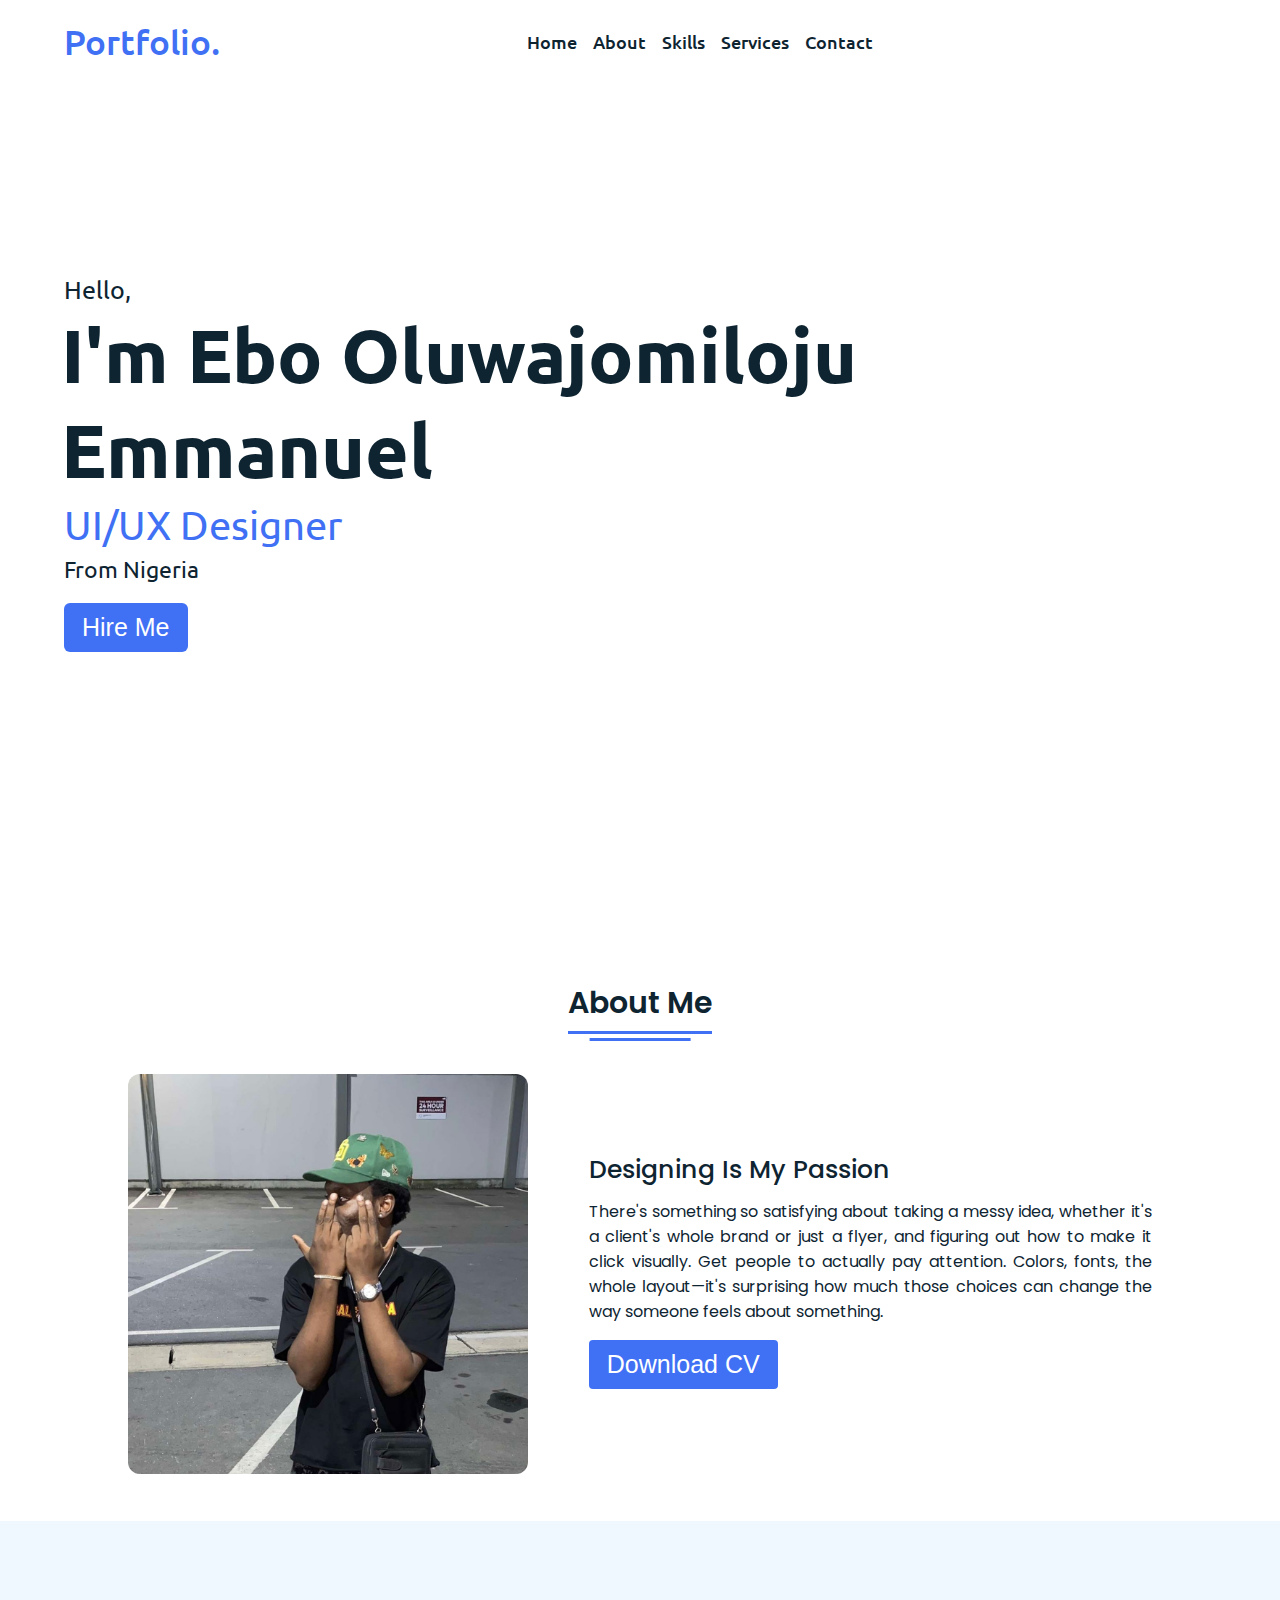
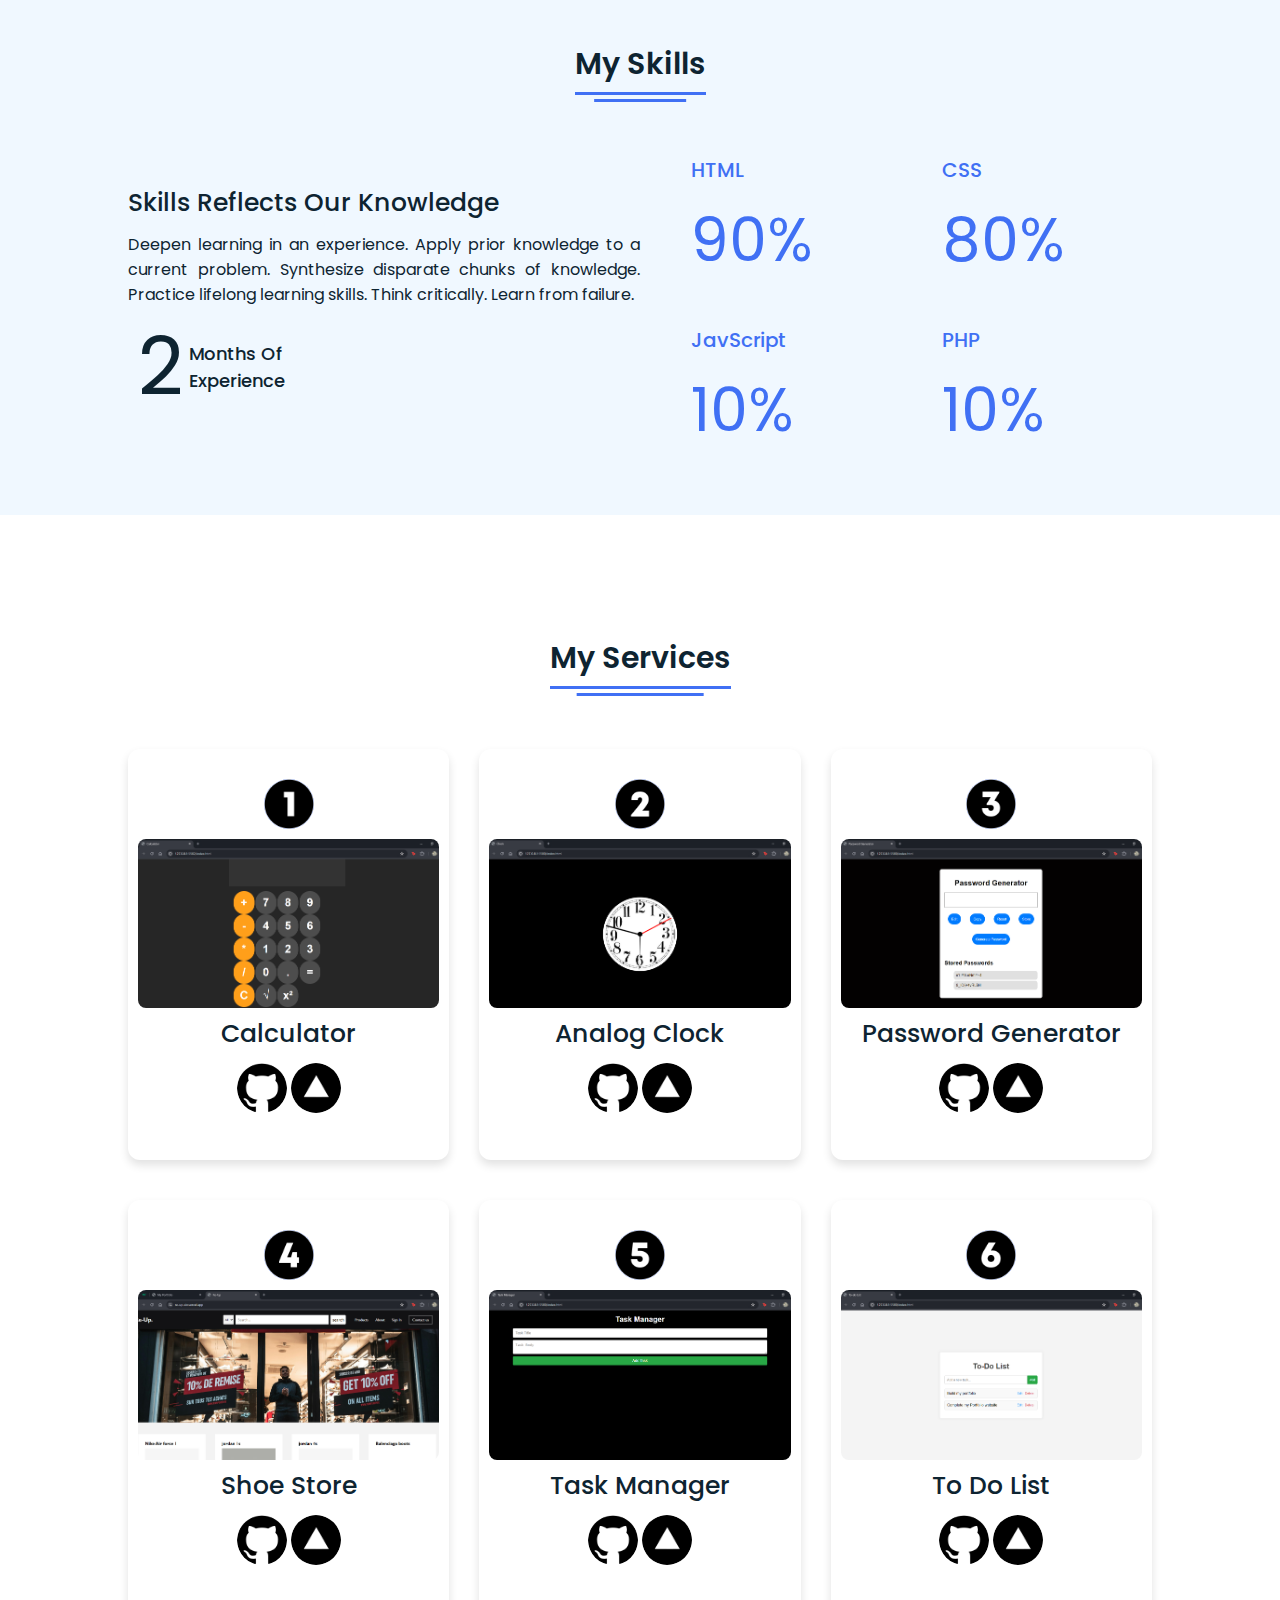
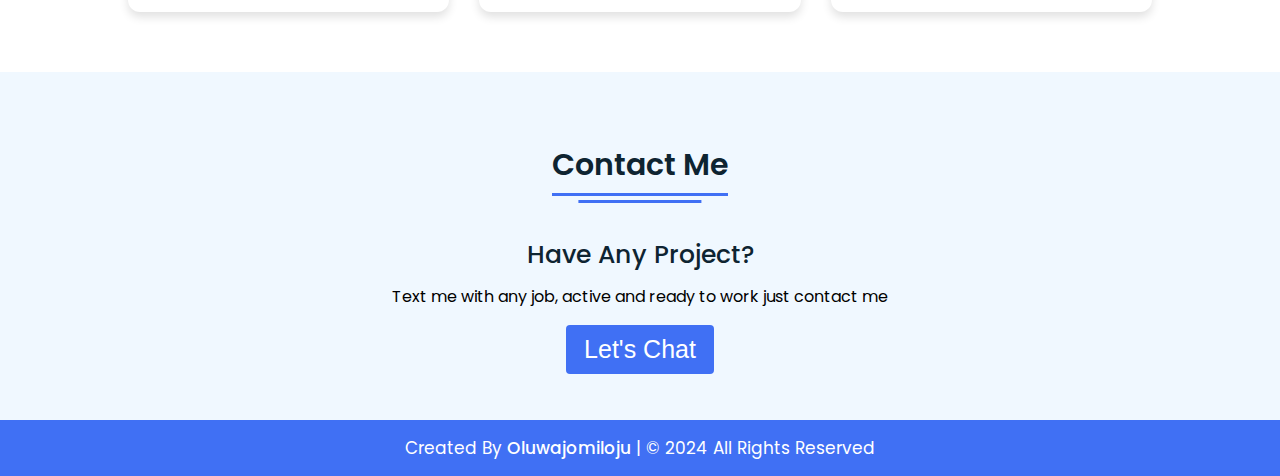
==== index.html @ 734392bb "my-portfolio" ====
<!DOCTYPE html>
<html lang="en">
<head>
    <meta charset="UTF-8">
    <meta name="viewport" content="width=device-width, initial-scale=1.0">
    <link rel="stylesheet" href="./home.css">
    <title>My Portfolio</title>
</head>
<body>
    <!-- Move to up button -->
    <div class="scroll-button">
        <a href="#home"><i class="fas fa-arrow-up"></i></a>
    </div>

    <!-- navgaition menu -->
    <nav>
        <div class="navbar">
          <div class="logo"><a href="">Portfolio.</a></div>
          <ul class="menu">
            <li><a href="#home">Home</a></li>
            <li><a href="#about">About</a></li>
            <li><a href="#skills">Skills</a></li>
            <li><a href="#services">Services</a></li>
            <li><a href="#contact">Contact</a></li>
            <div class="cancel-btn">
                   <i class="fas fa-times"></i>
            </div>

          </ul>
          <div class="media-icons">
            <a href="#"><i class="fab fa-facebook-f"></i></a>
            <a href="#"><i class="fab fa-twitter"></i></a>
            <a href="#"><i class="fab fa-instagram"></i></a>
          </div>
        </div>

        <div class="menu-btn">
          <i class="fas fa-bars"></i>
        </div>

    </nav>
      <!-- Home Section Start -->
      <section class="home" id="home">
        <div class="home-content">
          <div class="text">
            <div class="text-one">Hello,</div>
            <div class="text-two">I'm Ebo Oluwajomiloju Emmanuel</div>
            <div class="text-three">UI/UX Designer</div>
            <div class="text-four">From Nigeria</div>
          </div>
          <div class="button">
            <button>Hire Me</button>
          </div>
        </div>
      </section>

      <!-- About Section Start -->
      <section class="about" id="about">
        <div class="content">
          <div class="title"><span>About Me</span></div>
          <div class="about-details">
            <div class="left">
              <img src="./assets/photo.jpg" alt="card items"/>
            </div>
            <div class="right">
              <div class="topic">Designing Is My Passion</div>
              <p>
                There's something so satisfying about taking a messy idea, whether it's a client's whole brand or just a flyer, and figuring out how to make it click visually. Get people to actually pay attention. Colors, fonts, the whole layout—it's surprising how much those choices can change the way someone feels about something.
              </p>
              <div class="button">
                <button>Download CV</button>
              </div>
            </div>
          </div>
        </div>
      </section>

      <!-- My Skill Section Start -->
      <!-- Section Tag and Other Div will same where we need to put same CSS -->

      <section class="skills" id="skills">
        <div class="content">
          <div class="title"><span>My Skills</span></div>
          <div class="skills-details">
            <div class="text">
              <div class="topic">Skills Reflects Our Knowledge</div>
              <p>Deepen learning in an experience. Apply prior knowledge to a current problem. Synthesize disparate chunks of knowledge.
                Practice lifelong learning skills. Think critically. Learn from failure.</p>
              <div class="experience">
                <div class="num">2</div>
                <div class="exp">
                  Months Of <br />
                  Experience
                </div>
              </div>
            </div>
            <div class="boxes">
              <div class="box">
                <div class="topic">HTML</div>
                <div class="per">90%</div>
              </div>

              <div class="box">
                <div class="topic">CSS</div>
                <div class="per">80%</div>
              </div>

              <div class="box">
                <div class="topic">JavScript</div>
                <div class="per">10%</div>
              </div>

              <div class="box">
                <div class="topic">PHP</div>
                <div class="per">10%</div>
              </div>
            </div>
          </div>
        </div>
      </section>

      <!-- My Services Section Start -->
      <section class="services" id="services">
        <div class="content">
          <div class="title"><span>My Services</span></div>
          <div class="boxes">

            <div class="box">
              <div class="icon">
                <img src="./assets/number1.jpg" alt="card-item">
                <i class="fas fa-desktop"></i>
              </div>
              <div class="card-items">
                <img src="./assets/calculator.png" alt="card-item">
              </div>
              <div class="topic">Calculator</div>
              <a href="https://github.com/Timmythevibe/calculator" target="_blank" class="github-icon">
                <img src="./assets/github.png" alt="">
                <i class="fab fa-github"></i>
              </a>
              <a href="https://calculator-xi-snowy.vercel.app/" target="_blank" class="vercel-icon">
                <img src="./assets/vercel.png" alt="">
                <i class="fab fa-github"></i>
              </a>
              <p></p>

            </div>

            <div class="box">
              <div class="icon">
                <img src="./assets/number2.jpg" alt="card-item">
                <i class="fas fa-paint-brush"></i>
              </div>
              <div class="card-items">
                <img src="./assets/clock.png" alt="card-item">
              </div>
              <div class="topic">Analog Clock</div>
              <a href="https://github.com/Timmythevibe/Clock" target="_blank" class="github-icon">
                <img src="./assets/github.png" alt="">
                <i class="fab fa-github"></i>
              </a>
              <a href="https://clock-woad-gamma.vercel.app/" target="_blank" class="vercel-icon">
                <img src="./assets/vercel.png" alt="">
                <i class="fab fa-github"></i>
              </a>
              <p></p>
            </div>

            <div class="box">
              <div class="icon">
                <img src="./assets/number3.jpg" alt="card-item">
                <i class="fas fa-chart-line"></i>
              </div>
              <div class="card-items">
                <img src="./assets/passwordgen.png" alt="card-item">
              </div>
              <div class="topic">Password Generator</div>
              <a href="https://github.com/Timmythevibe/password-gen" target="_blank" class="github-icon">
                <img src="./assets/github.png" alt="">
                <i class="fab fa-github"></i>
              </a>
              <a href="https://password-gen-beryl.vercel.app/" target="_blank" class="vercel-icon">
                <img src="./assets/vercel.png" alt="">
                <i class="fab fa-github"></i>
              </a>
              <p></p>
            </div>

            <div class="box">
              <div class="icon">
                <img src="./assets/number4.jpg" alt="card-item">
                <i class="fab fa-android"></i>
              </div>
              <div class="card-items">
                <img src="./assets/shoestore.png" alt="card-item">
              </div>
              <div class="topic">Shoe Store</div>
              <a href="https://github.com/Timmythevibe/Re-Up" target="_blank" class="github-icon">
                <img src="./assets/github.png" alt="">
                <i class="fab fa-github"></i>
              </a>
              <a href="https://re-up-six.vercel.app/" target="_blank" class="vercel-icon">
                <img src="./assets/vercel.png" alt="">
                <i class="fab fa-github"></i>
              </a>
              <p></p>
            </div>

            <div class="box">
              <div class="icon">
                <img src="./assets/number5.jpg" alt="card-item">
                <i class="fas fa-camera-retro"></i>
              </div>
              <div class="card-items">
                <img src="./assets/taskmanager.png" alt="card-item">
              </div>
              <div class="topic">Task Manager</div>
              <a href="https://github.com/Timmythevibe/task-manager" target="_blank" class="github-icon">
                <img src="./assets/github.png" alt="">
                <i class="fab fa-github"></i>
              </a>
              <a href="https://task-manager-tan-beta.vercel.app/" target="_blank" class="vercel-icon">
                <img src="./assets/vercel.png" alt="">
                <i class="fab fa-github"></i>
              </a>
              <p></p>
            </div>

            <div class="box">
              <div class="icon">
                <img src="./assets/number6.jpg" alt="card-item">
                <i class="fas fa-tablet-alt"></i>
              </div>
              <div class="card-items">
                <img src="./assets/to-dolist.png" alt="card-item">
              </div>
              <div class="topic">To Do List</div>
              <a href="https://github.com/Timmythevibe/to-do-list" target="_blank" class="github-icon">
                <img src="./assets/github.png" alt="">
                <i class="fab fa-github"></i>
              </a>
              <a href="https://to-do-list-nine-mu-92.vercel.app/" target="_blank" class="vercel-icon">
                <img src="./assets/vercel.png" alt="">
                <i class="fab fa-github"></i>
              </a>
              <p></p>
            </div>

          </div>
        </div>
      </section>

      <!-- Contact Me section Start -->
      <section class="contact" id="contact">
        <div class="content">
          <div class="title"><span>Contact Me</span></div>
          <div class="text">
            <div class="topic">Have Any Project?</div>
            <p>Text me with any job, active and ready to work just contact me</p>
            <div class="button">
              <button>Let's Chat</button>
            </div>
          </div>
        </div>
      </section>

      <!-- Footer Section Start -->
      <footer>
        <div class="text">
          <span>Created By <a href="#">Oluwajomiloju</a> | &#169; 2024 All Rights Reserved</span>
        </div>
      </footer>

      <script src="./index.js"></script>
</body>
</html>
---- home.css ----
/* Google Font CDN Link */
@import url('https://fonts.googleapis.com/css2?family=Poppins:wght@400;500;600;700&family=Ubuntu:wght@400;500;700&display=swap');
*{
  margin: 0;
  padding: 0;
  box-sizing: border-box;
  text-decoration: none;
  scroll-behavior: smooth;
}
/* Custom Scroll Bar CSS */
/* ::-webkit-scrollbar {
    width: 10px;
}
::-webkit-scrollbar-track {
    background: #f1f1f1;
}
::-webkit-scrollbar-thumb {
    background: #6e93f7;
    border-radius: 12px;
    transition: all 0.3s ease;
}
::-webkit-scrollbar-thumb:hover {
    background: #4070f4;
} */
/* navbar styling */

nav{
  position: fixed;
  background-color: #fff;
  width: 100%;
  padding: 20px 0;
  z-index: 998;
  transition: all 0.3s ease;
  font-family: 'Ubuntu', sans-serif;
}
nav.sticky{
  background: #4070f4;
  padding: 13px 0;
}
nav .navbar{
  width: 90%;
  display: flex;
  justify-content: space-between;
  align-items: center;
  margin: auto;
}
nav .navbar .logo a{
  font-weight: 500;
  font-size: 35px;
  color: #4070f4;
}
nav.sticky .navbar .logo a{
  color: #fff;
}
nav .navbar .menu{
  display: flex;
  position: relative;
}
nav .navbar .menu li{
  list-style: none;
  margin: 0 8px;
}
.navbar .menu a{
  font-size: 18px;
  font-weight: 500;
  color: #0E2431;
  padding: 6px 0;
  transition: all 0.4s ease;
}
.navbar .menu a:hover{
  color: #4070f4;
}
nav.sticky .menu a{
  color: #FFF;
}
nav.sticky .menu a:hover{
  color: #0E2431;
}
.navbar .media-icons a{
  color: #4070f4;
  font-size: 18px;
  margin: 0 6px;
}
nav.sticky .media-icons a{
  color: #FFF;
}

/* Side Navigation Menu Button CSS */
nav .menu-btn,
.navbar .menu .cancel-btn{
  position: absolute;
  color: #fff;
  right: 30px;
  top: 20px;
  font-size: 20px;
  cursor: pointer;
  transition: all 0.3s ease;
  display: none;
}
nav .menu-btn{
  color: #4070f4;
}
nav.sticky .menu-btn{
  color: #FFF;
}
.navbar .menu .menu-btn{
  color: #fff;
}
/* home section styling */
.home{
  height: 100vh;
  width: 100%;
  background: url("") no-repeat;
  background-size: cover;
  background-position: center;
  background-attachment: fixed;
  font-family: 'Ubuntu', sans-serif;
}
.home .home-content{
  width: 90%;
  height: 100%;
  margin: auto;
  display: flex;
  flex-direction: column;
  justify-content: center;
}
.home .text-one{
  font-size: 25px;
  color: #0E2431;
}
.home .text-two{
  color: #0E2431;
  font-size: 75px;
  font-weight: 600;
  margin-left: -3px;
}
.home .text-three{
  font-size: 40px;
  margin: 5px 0;
  color: #4070f4;
}
.home .text-four{
  font-size: 23px;
  margin: 5px 0;
  color: #0E2431;
}
.home .button{
  margin: 14px 0;
}
.home .button button{
  outline: none;
  padding: 8px 16px;
  border-radius: 6px;
  font-size: 25px;
  font-weight: 400;
  background: #4070f4;
  color: #fff;
  cursor: pointer;
  border: 2px solid transparent;
  transition: all 0.4s ease;
}
.home .button button:hover{
  border-color: #4070f4;
  background-color: #fff;
  color: #4070f4;
}

/* About Section Styling */
/* Those Elements Where We Have Apply Same CSS,
 I'm Selecting Directly 'Section Tag' and 'Class'  */
section{
  padding-top: 40px;
}
section .content{
  width: 80%;
  margin: 40px auto;
  font-family: 'Poppins', sans-serif;
}
.about .about-details{
  display: flex;
  justify-content: space-between;
  align-items: center;
}
section .title{
  display: flex;
  justify-content: center;
  margin-bottom: 40px;
}
section .title span{
  color: #0E2431;
  font-size: 30px;
  font-weight: 600;
  position: relative;
  padding-bottom: 8px;
}
section .title span::before,
section .title span::after{
  content: '';
  position: absolute;
  height: 3px;
  width: 100%;
  background: #4070f4;
  left: 0;
  bottom: 0;
}
section .title span::after{
  bottom: -7px;
  width: 70%;
  left: 50%;
  transform: translateX(-50%);
}
.about .about-details .left{
  width: 45%;
}
.about .left img{
  height: 400px;
  width: 400px;
  object-fit: cover;
  border-radius: 12px;
}
.about-details .right{
  width: 55%;
}
section  .topic{
  color: #0E2431;
  font-size: 25px;
  font-weight: 500;
  margin-bottom: 10px;
}
.about-details .right p{
  text-align: justify;
  color: #0E2431;
}
section .button{
  margin: 16px 0;
}
section .button button{
  outline: none;
  padding: 8px 16px;
  border-radius: 4px;
  font-size: 25px;
  font-weight: 400;
  background: #4070f4;
  color: #fff;
  border: 2px solid transparent;
  cursor: pointer;
  transition: all 0.4s ease;
}
section .button button:hover{
  border-color: #4070f4;
  background-color: #fff;
  color: #4070f4;
}
 /* My Skills CSS */
 .skills{
   background: #F0F8FF;
 }
 .skills .content{
   padding: 40px 0;
 }
 .skills .skills-details{
   display: flex;
   justify-content: space-between;
   align-items: center;
 }
 .skills-details .text{
   width: 50%;
 }
 .skills-details p{
   color: #0E2431;
   text-align: justify;
 }
.skills .skills-details .experience{
  display: flex;
  align-items: center;
  margin: 0 10px;
}
.skills-details .experience .num{
  color: #0E2431;
  font-size: 80px;
}
.skills-details .experience .exp{
  color: #0E2431;
  margin-left: 20px;
  font-size: 18px;
  font-weight: 500;
  margin: 0 6px;
}
.skills-details .boxes{
  width: 45%;
  display: flex;
  flex-wrap: wrap;
  justify-content: space-between;
}
.skills-details .box{
  width: calc(100% / 2 - 20px);
  margin: 20px 0;
}
.skills-details .boxes .topic{
  font-size: 20px;
  color: #4070f4;
}
.skills-details .boxes .per{
  font-size: 60px;
  color: #4070f4;
}
/* My Services CSS */
.services .boxes{
  display: flex;
  flex-wrap: wrap;
  justify-content: space-between;
}
.services .boxes .box{
  margin: 20px 0;
  width: calc(100% / 3 - 20px);
  text-align: center;
  border-radius: 12px;
  padding: 30px 10px;
  box-shadow: 0 5px 10px rgba(0, 0, 0, 0.12);
  cursor: default;
  transition: all 0.4s ease;
}
.services .boxes .box:hover{
  background: #4070f4;
  color: #fff;
}
.services .boxes .box .icon{
  height: 50px;
  width: 50px;
  background: #4070f4;
  border-radius: 50%;
  text-align: center;
  line-height: 50px;
  font-size: 18px;
  color: #fff;
  margin: 0 auto 10px auto;
  transition: all 0.4s ease;
}

.services .boxes .box .icon img{
  height: 50px;
  width: 50px;
  border-radius: 50%;
  text-align: center;
  line-height: 50px;
  font-size: 18px;
  color: #fff;
  margin: 0 auto 10px auto;
  transition: all 0.4s ease;
}

.boxes .box:hover .icon{
  background-color: #fff;
  color: #4070f4;
}

.boxes .box .card-items img{
  width: 100%;
  aspect-ratio: 16/9;
  border-radius: 8px;
  object-fit: cover;
}

.github-icon img {
  position:relative;
  height: 50px;
  width: 50px;
  border-radius: 50%;
  text-align: center;
  line-height: 50px;
  font-size: 18px;
  color: #fff;
  margin: 0 auto 10px auto;
  transition: all 0.4s ease;
}

.vercel-icon img {
  position:relative;
  height: 50px;
  width: 50px;
  border-radius: 50%;
  text-align: center;
  line-height: 50px;
  font-size: 18px;
  color: #fff;
  margin: 0 auto 10px auto;
  transition: all 0.4s ease;
}

.services .boxes .box:hover .topic,
.services .boxes .box:hover p{
  color: #0E2431;
  transition: all 0.4s ease;
}
.services .boxes .box:hover .topic,
.services .boxes .box:hover p{
  color: #fff;
}
/* Contact Me CSS */
.contact{
  background: #F0F8FF;
}
.contact .content{
  margin: 0 auto;
  padding: 30px 0;
}
.contact .text{
  width: 80%;
  text-align: center;
  margin: auto;
}
/* Footer CSS */
footer{
  background: #4070f4;
  padding: 15px 0;
  text-align: center;
  font-family: 'Poppins', sans-serif;
}
footer .text span{
  font-size: 17px;
  font-weight: 400;
  color: #fff;
}
footer .text span a{
  font-weight: 500;
  color: #FFF;
}
footer .text span a:hover{
  text-decoration: underline;
}
/* Scroll TO Top Button CSS */
.scroll-button a{
  position: fixed;
  bottom: 20px;
  right: 20px;
  color: #fff;
  background: #4070f4;
  padding: 7px 12px;;
  font-size: 18px;
  border-radius: 6px;
  box-shadow: rgba(0, 0, 0, 0.15);
  display: none;
}
/* Responsive Media Query */
@media (max-width: 1190px) {
  section .content{
    width: 85%;
  }
}
@media (max-width: 1000px) {
  .about .about-details{
    justify-content: center;
    flex-direction: column;
  }
  .about .about-details .left{
    display: flex;
    justify-content: center;
    width: 100%;
  }
  .about-details .right{
    width: 90%;
    margin: 40px 0;
  }
  .services .boxes .box{
    margin: 20px 0;
    width: calc(100% / 2 - 20px);
  }
}
@media (max-width: 900px) {
  .about .left img{
    height: 350px;
    width: 350px;
  }
}
@media (max-width: 750px) {
  nav .navbar{
    width: 90%;
  }
  nav .navbar .menu{
    position: fixed;
    left: -100%;
    top: 0;
    background: #0E2431;
    height: 100vh;
    max-width: 400px;
    width: 100%;
    padding-top: 60px;
    flex-direction: column;
    align-items: center;
    transition: all 0.5s ease;
  }
  .navbar.active .menu{
    left: 0;
  }
  nav .navbar .menu a{
    font-size: 23px;
    display: block;
    color: #fff;
    margin: 10px 0;
  }
  nav.sticky .menu a:hover{
    color: #4070f4;
  }
  nav .navbar .media-icons{
    display: none;
  }
  nav .menu-btn,
  .navbar .menu .cancel-btn{
    display: block;
  }
  .home .text-two{
    font-size: 65px;
  }
  .home .text-three{
    font-size: 35px;
  }
  .skills .skills-details{
    align-items: center;
    justify-content: center;
    flex-direction: column;
  }
  .skills-details .text{
    width: 100%;
    margin-bottom: 50px;
  }
  .skills-details .boxes{
    justify-content: center;
    align-items: center;
    width: 100%;
  }
  .services .boxes .box{
    margin: 20px 0;
    width: 100%;
  }
  .contact .text{
    width: 100%;
}
}
@media (max-width: 500px){
  .home .text-two{
    font-size: 55px;
  }
  .home .text-three{
    font-size: 33px;
  }
  .skills-details .boxes .per{
    font-size: 50px;
    color: #4070f4;
  }
}
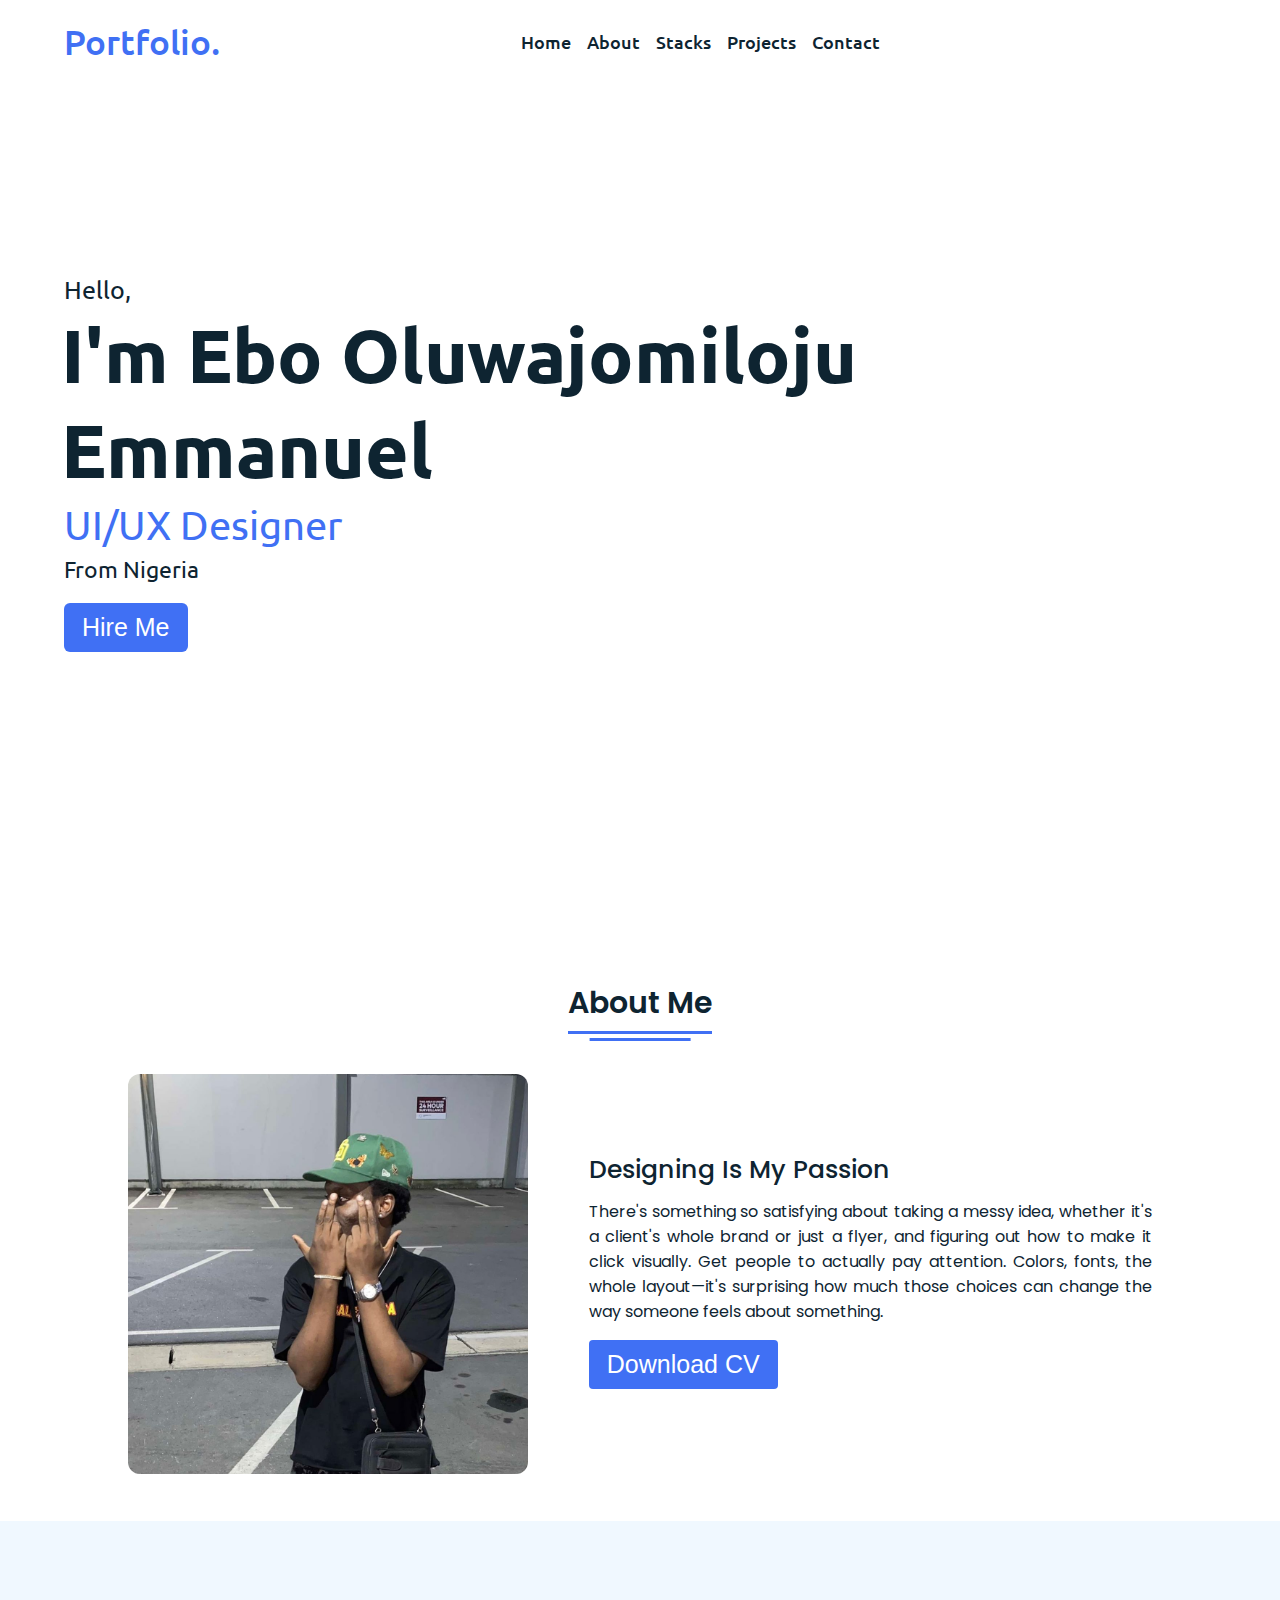
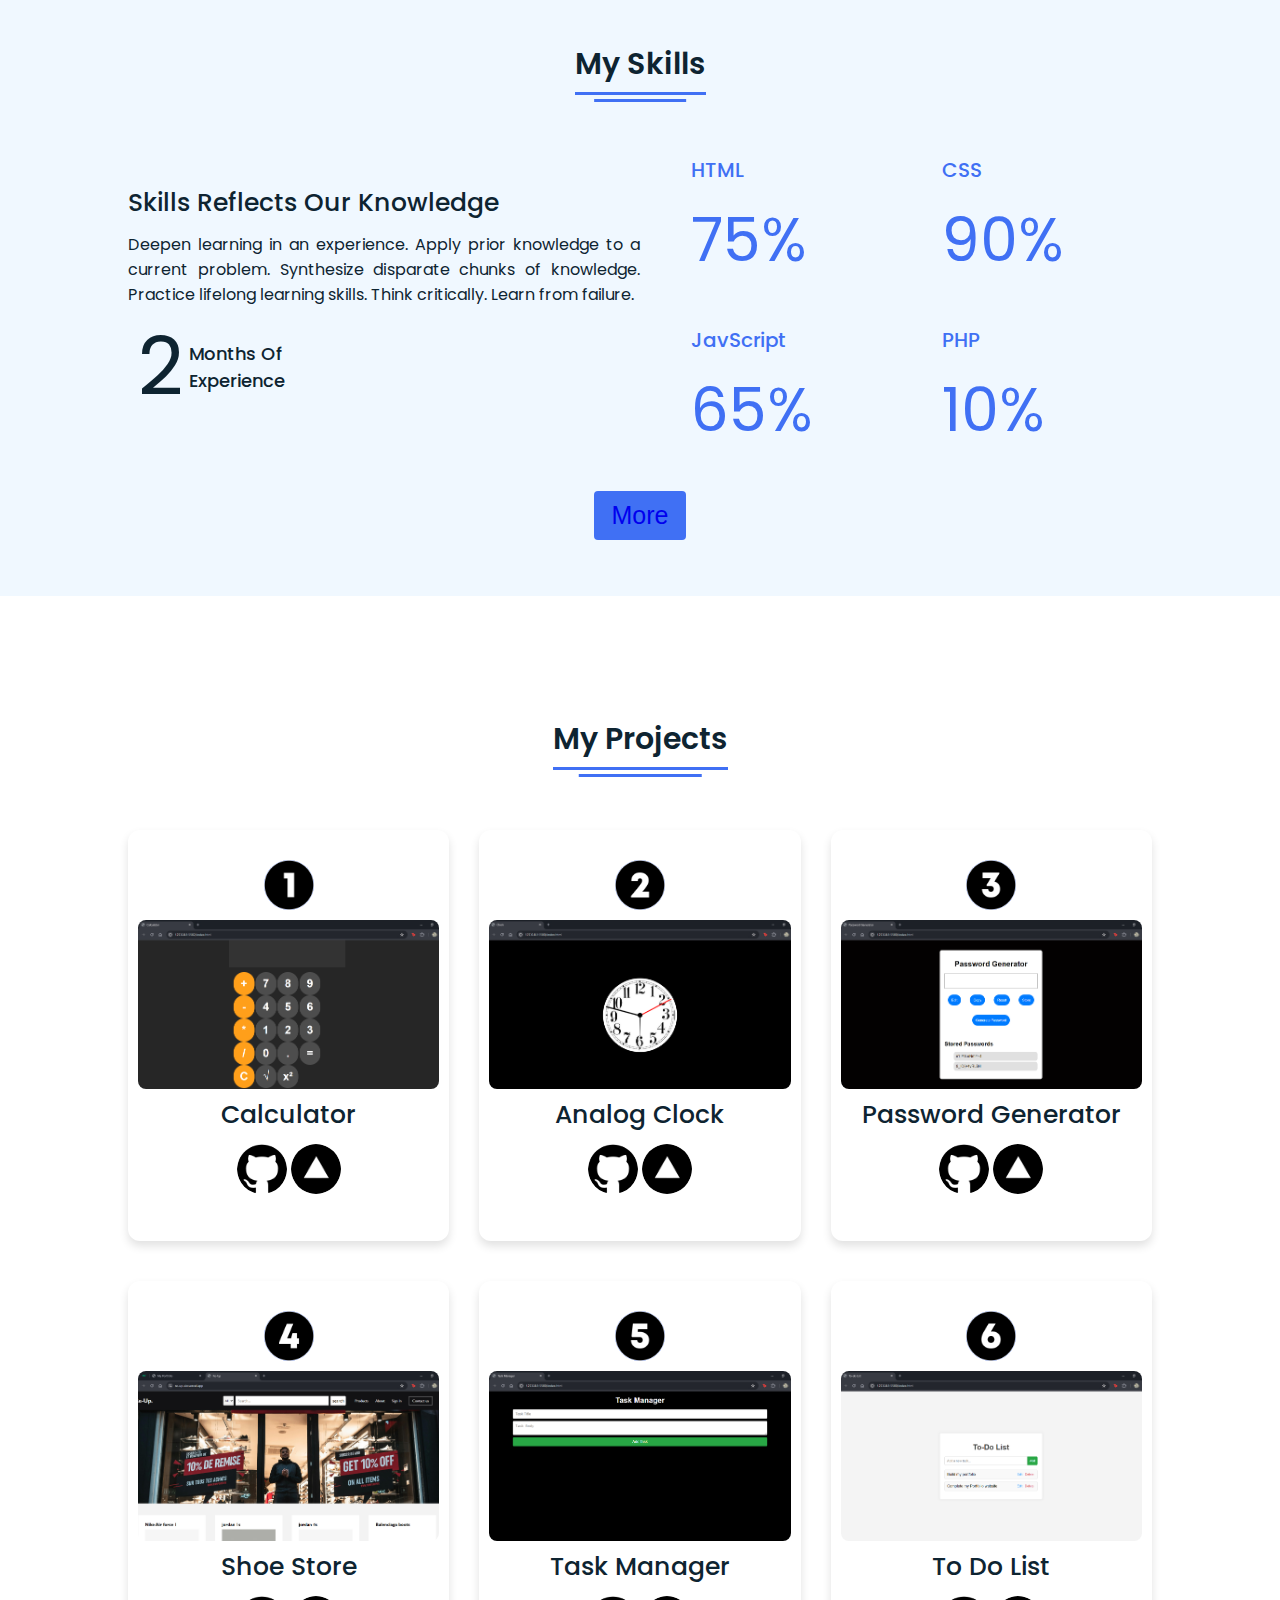
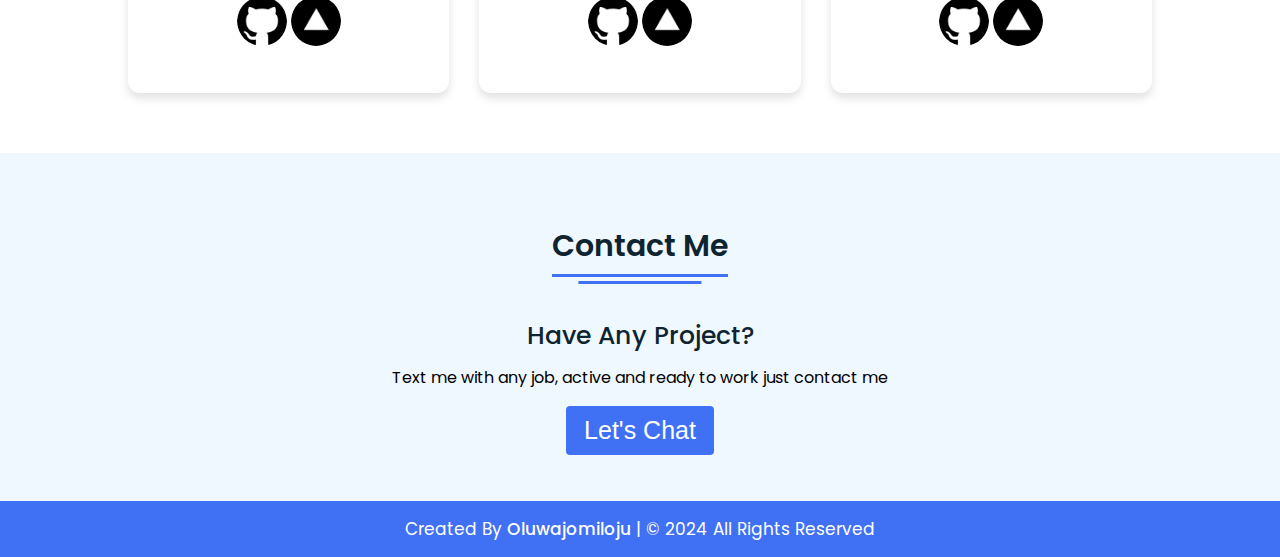
==== commit 5c0eb441: "my portfolio" ====
--- a/index.html
+++ b/index.html
@@ -9,7 +9,7 @@
 <body>
     <!-- Move to up button -->
     <div class="scroll-button">
-        <a href="#home"><i class="fas fa-arrow-up"></i></a>
+        <a href="#home" aria-label="Scroll to top"><i class="fas fa-arrow-up"></i></a>
     </div>
 
     <!-- navgaition menu -->
@@ -19,14 +19,11 @@
           <ul class="menu">
             <li><a href="#home">Home</a></li>
             <li><a href="#about">About</a></li>
-            <li><a href="#skills">Skills</a></li>
-            <li><a href="#services">Services</a></li>
+            <li><a href="#skills">Stacks</a></li>
+            <li><a href="#services">Projects</a></li>
             <li><a href="#contact">Contact</a></li>
-            <div class="cancel-btn">
-                   <i class="fas fa-times"></i>
-            </div>
-
           </ul>
+
           <div class="media-icons">
             <a href="#"><i class="fab fa-facebook-f"></i></a>
             <a href="#"><i class="fab fa-twitter"></i></a>
@@ -34,10 +31,12 @@
           </div>
         </div>
 
-        <div class="menu-btn">
-          <i class="fas fa-bars"></i>
-        </div>
-
+        <!-- <div class="hamburger" id="hamburger">
+          <div></div>
+          <div></div>
+          <div></div>
+      </div> -->
+      
     </nav>
       <!-- Home Section Start -->
       <section class="home" id="home">
@@ -97,17 +96,17 @@
             <div class="boxes">
               <div class="box">
                 <div class="topic">HTML</div>
+                <div class="per">75%</div>
+              </div>
+
+              <div class="box">
+                <div class="topic">CSS</div>
                 <div class="per">90%</div>
               </div>
 
               <div class="box">
-                <div class="topic">CSS</div>
-                <div class="per">80%</div>
-              </div>
-
-              <div class="box">
                 <div class="topic">JavScript</div>
-                <div class="per">10%</div>
+                <div class="per">65%</div>
               </div>
 
               <div class="box">
@@ -116,13 +115,20 @@
               </div>
             </div>
           </div>
+
+          <div class="vibe">
+            <div class="button">
+              <button><a href="./stack.html">More</a></button>
+            </div>
+          </div>
+
         </div>
       </section>
 
       <!-- My Services Section Start -->
       <section class="services" id="services">
         <div class="content">
-          <div class="title"><span>My Services</span></div>
+          <div class="title"><span>My Projects</span></div>
           <div class="boxes">
 
             <div class="box">
@@ -245,7 +251,6 @@
               </a>
               <p></p>
             </div>
-
           </div>
         </div>
       </section>
--- a/home.css
+++ b/home.css
@@ -44,6 +44,7 @@
   align-items: center;
   margin: auto;
 }
+
 nav .navbar .logo a{
   font-weight: 500;
   font-size: 35px;
@@ -76,6 +77,7 @@
 nav.sticky .menu a:hover{
   color: #0E2431;
 }
+
 .navbar .media-icons a{
   color: #4070f4;
   font-size: 18px;
@@ -86,31 +88,24 @@
 }
 
 /* Side Navigation Menu Button CSS */
-nav .menu-btn,
-.navbar .menu .cancel-btn{
-  position: absolute;
-  color: #fff;
-  right: 30px;
-  top: 20px;
-  font-size: 20px;
+.hamburger {
+  display: none;
+  flex-direction: column;
   cursor: pointer;
-  transition: all 0.3s ease;
-  display: none;
-}
-nav .menu-btn{
-  color: #4070f4;
-}
-nav.sticky .menu-btn{
-  color: #FFF;
-}
-.navbar .menu .menu-btn{
-  color: #fff;
-}
+}
+
+.hamburger div {
+  width: 35px;
+  height: 5px;
+  background-color: rgb(7, 2, 2);
+  margin: 2px 0;
+}
+
 /* home section styling */
 .home{
   height: 100vh;
   width: 100%;
-  background: url("") no-repeat;
+  background: url("#") no-repeat;
   background-size: cover;
   background-position: center;
   background-attachment: fixed;
@@ -321,7 +316,7 @@
   transition: all 0.4s ease;
 }
 .services .boxes .box:hover{
-  background: #4070f4;
+  background: gray;
   color: #fff;
 }
 .services .boxes .box .icon{
@@ -385,6 +380,12 @@
   color: #fff;
   margin: 0 auto 10px auto;
   transition: all 0.4s ease;
+}
+
+.vibe {
+  width: 80%;
+  text-align: center;
+  margin: auto;
 }
 
 .services .boxes .box:hover .topic,
@@ -501,6 +502,7 @@
   nav.sticky .menu a:hover{
     color: #4070f4;
   }
+
   nav .navbar .media-icons{
     display: none;
   }
@@ -508,6 +510,11 @@
   .navbar .menu .cancel-btn{
     display: block;
   }
+
+  /* .hamburger {
+    display: flex;
+} */
+
   .home .text-two{
     font-size: 65px;
   }
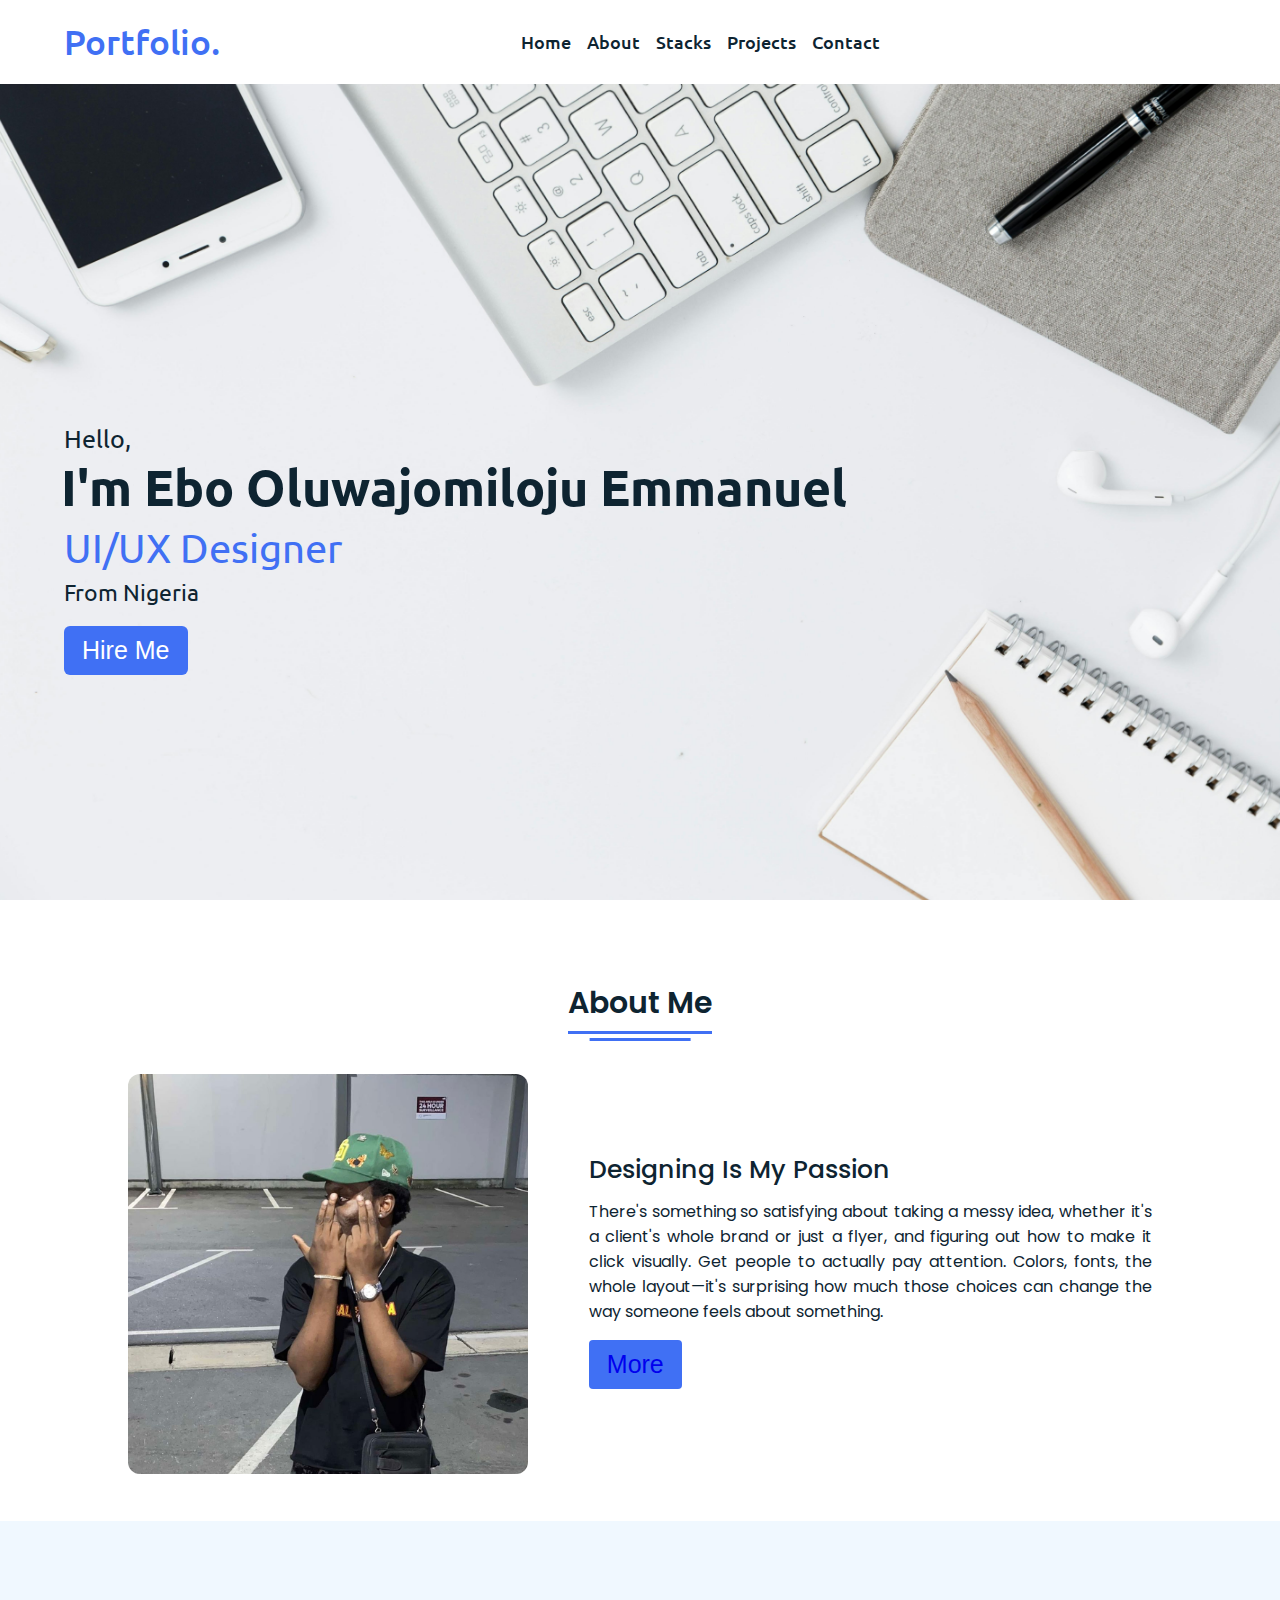
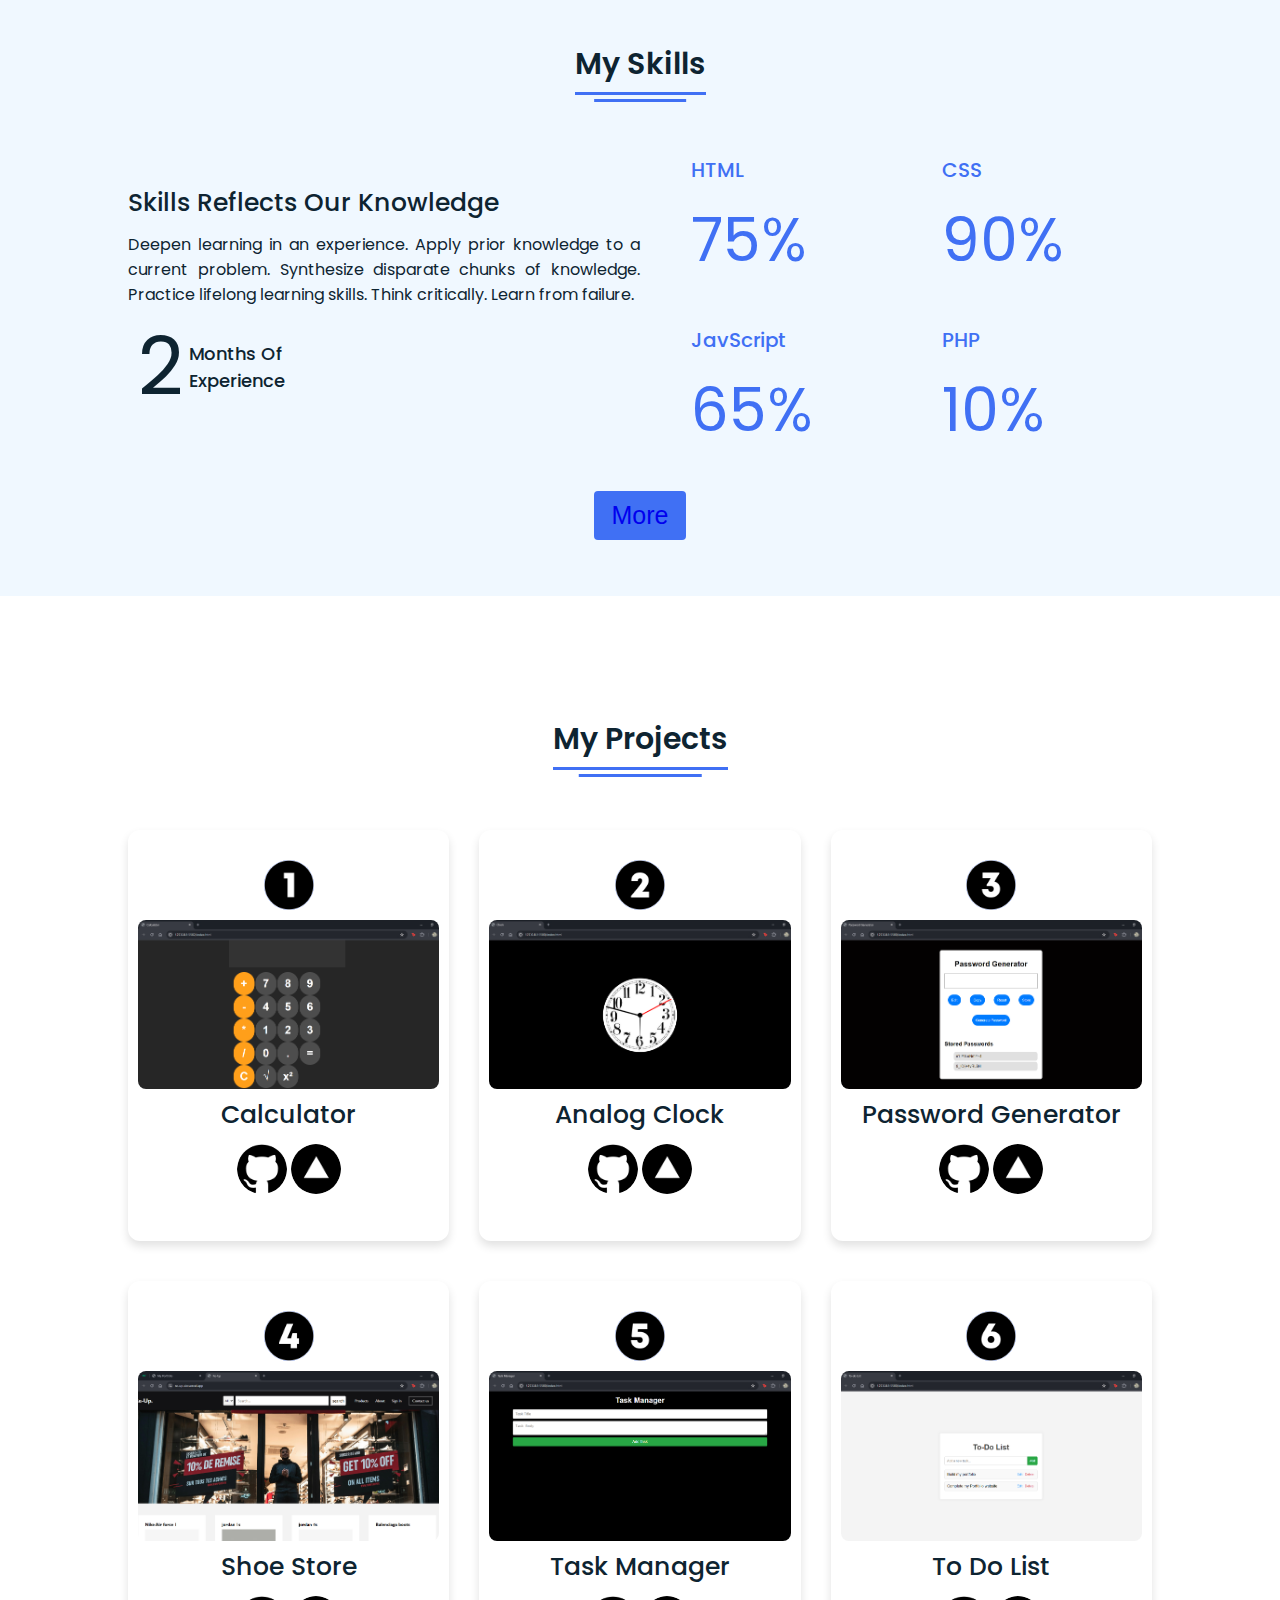
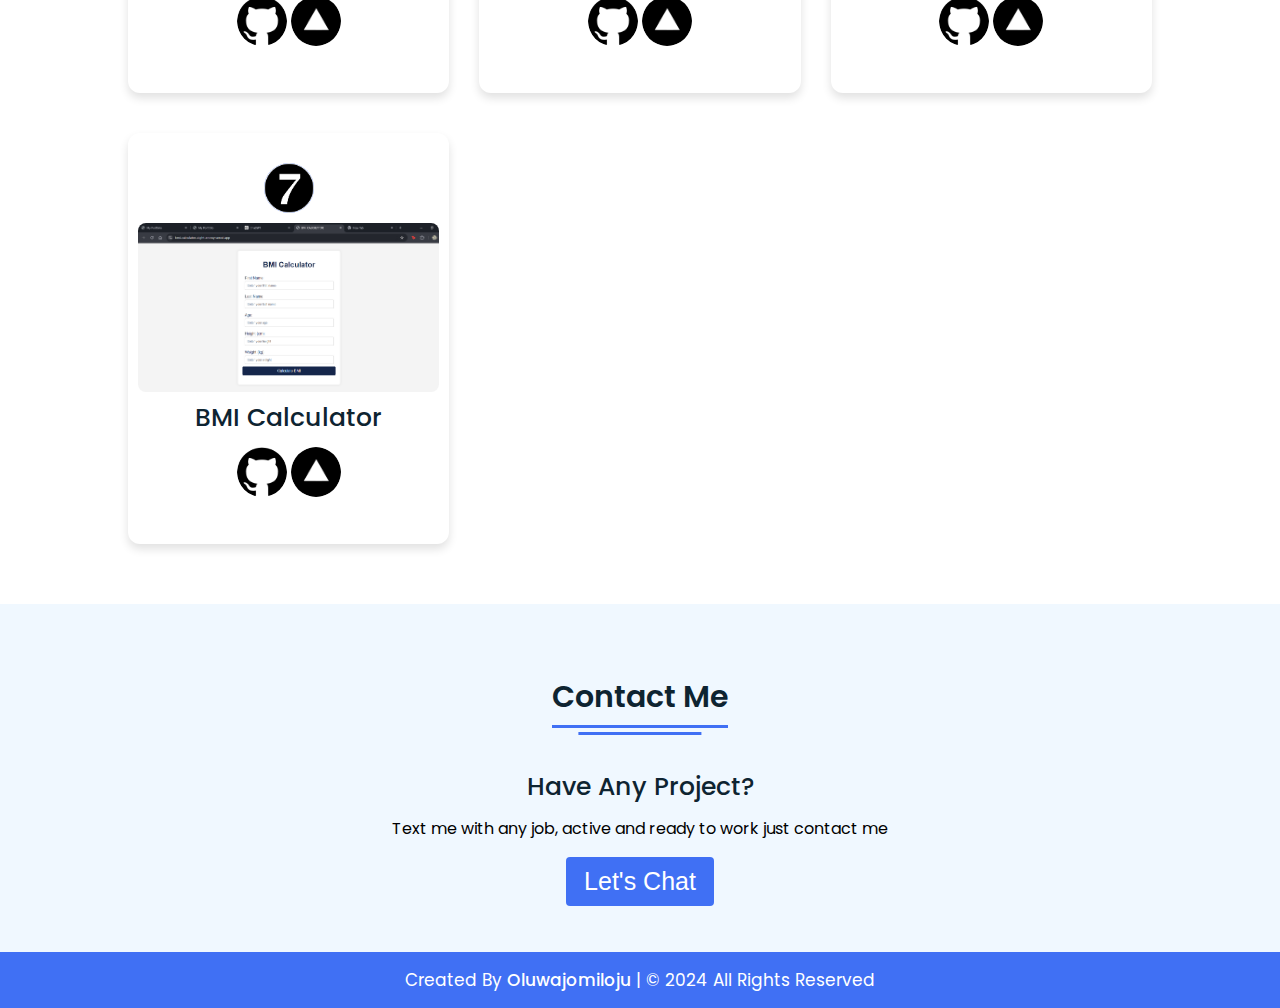
==== commit da1a7c9a: "my portfolio" ====
--- a/index.html
+++ b/index.html
@@ -67,7 +67,7 @@
                 There's something so satisfying about taking a messy idea, whether it's a client's whole brand or just a flyer, and figuring out how to make it click visually. Get people to actually pay attention. Colors, fonts, the whole layout—it's surprising how much those choices can change the way someone feels about something.
               </p>
               <div class="button">
-                <button>Download CV</button>
+                <button><a href="#">More</a></button>
               </div>
             </div>
           </div>
@@ -251,6 +251,27 @@
               </a>
               <p></p>
             </div>
+
+            <div class="box">
+              <div class="icon">
+                <img src="./assets/number 7.jpg" alt="card-item">
+                <i class="fas fa-tablet-alt"></i>
+              </div>
+              <div class="card-items">
+                <img src="./assets/BMIcalculator.png" alt="card-item">
+              </div>
+              <div class="topic">BMI Calculator</div>
+              <a href="https://github.com/Timmythevibe/BMI-calculator" target="_blank" class="github-icon">
+                <img src="./assets/github.png" alt="">
+                <i class="fab fa-github"></i>
+              </a>
+              <a href="https://bmi-calculator-eight-snowy.vercel.app/" target="_blank" class="vercel-icon">
+                <img src="./assets/vercel.png" alt="">
+                <i class="fab fa-github"></i>
+              </a>
+              <p></p>
+            </div>
+
           </div>
         </div>
       </section>
--- a/home.css
+++ b/home.css
@@ -7,6 +7,7 @@
   text-decoration: none;
   scroll-behavior: smooth;
 }
+
 /* Custom Scroll Bar CSS */
 /* ::-webkit-scrollbar {
     width: 10px;
@@ -26,7 +27,7 @@
 
 nav{
   position: fixed;
-  background-color: #fff;
+  background-color: #ffffff;
   width: 100%;
   padding: 20px 0;
   z-index: 998;
@@ -50,17 +51,21 @@
   font-size: 35px;
   color: #4070f4;
 }
+
 nav.sticky .navbar .logo a{
   color: #fff;
 }
+
 nav .navbar .menu{
   display: flex;
   position: relative;
 }
+
 nav .navbar .menu li{
   list-style: none;
   margin: 0 8px;
 }
+
 .navbar .menu a{
   font-size: 18px;
   font-weight: 500;
@@ -68,12 +73,15 @@
   padding: 6px 0;
   transition: all 0.4s ease;
 }
+
 .navbar .menu a:hover{
   color: #4070f4;
 }
+
 nav.sticky .menu a{
   color: #FFF;
 }
+
 nav.sticky .menu a:hover{
   color: #0E2431;
 }
@@ -88,7 +96,7 @@
 }
 
 /* Side Navigation Menu Button CSS */
-.hamburger {
+/* .hamburger {
   display: none;
   flex-direction: column;
   cursor: pointer;
@@ -99,13 +107,13 @@
   height: 5px;
   background-color: rgb(7, 2, 2);
   margin: 2px 0;
-}
+} */
 
 /* home section styling */
 .home{
   height: 100vh;
   width: 100%;
-  background: url("#") no-repeat;
+  background: url("./assets/homecontent.jpg") no-repeat;
   background-size: cover;
   background-position: center;
   background-attachment: fixed;
@@ -113,7 +121,7 @@
 }
 .home .home-content{
   width: 90%;
-  height: 100%;
+  height: 120%;
   margin: auto;
   display: flex;
   flex-direction: column;
@@ -125,7 +133,7 @@
 }
 .home .text-two{
   color: #0E2431;
-  font-size: 75px;
+  font-size: 50px;
   font-weight: 600;
   margin-left: -3px;
 }
@@ -299,6 +307,13 @@
   font-size: 60px;
   color: #4070f4;
 }
+
+.vibe{
+  width: 80%;
+  text-align: center;
+  margin: auto;
+  color: #fff;
+}
 /* My Services CSS */
 .services .boxes{
   display: flex;
@@ -382,11 +397,7 @@
   transition: all 0.4s ease;
 }
 
-.vibe {
-  width: 80%;
-  text-align: center;
-  margin: auto;
-}
+
 
 .services .boxes .box:hover .topic,
 .services .boxes .box:hover p{
